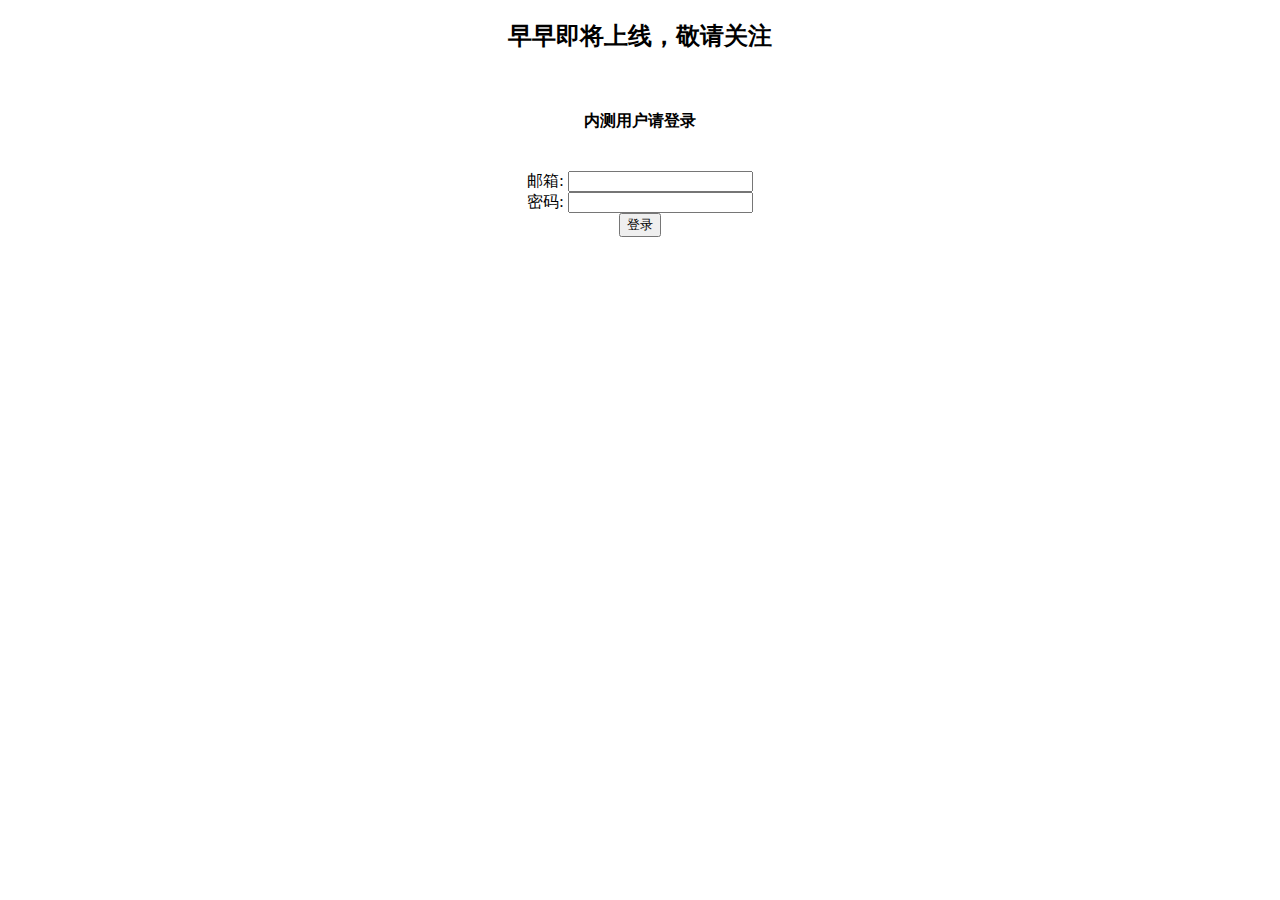
==== index.html @ 57661f9a "test comments" ====
<!DOCTYPE html PUBLIC "-//W3C//DTD XHTML 1.0 Strict//EN" "http://www.w3.org/TR/xhtml1/DTD/xhtml1-strict.dtd">
<meta name="viewport" content="width=device-width, initial-scale=1">
<html xmlns="http://www.w3.org/1999/xhtml">
<head>
<title>欢迎来到早早！</title>
<meta charset="utf-8">
<meta http-equiv="X-UA-Compatible" content="IE=edge">
<meta name="viewport" content="width=device-width, initial-scale=1">
    <!-- The above 3 meta tags *must* come first in the head; any other head content must come *after* these tags -->
    <!-- Bootstrap -->
    <link href="css/bootstrap.min.css" rel="stylesheet">
    <link href="css/bootstrap.css" rel="stylesheet">
    <link rel="stylesheet" href="css/stylesheet.css" type="text/css" charset="utf-8" /> 


    <style>
		body {
    	background-image: url("images/2.jpg");
    	background-repeat: no-repeat;
    	background-size: cover;
		}
		
	</style>

    <!-- HTML5 shim and Respond.js for IE8 support of HTML5 elements and media queries -->
    <!-- WARNING: Respond.js doesn't work if you view the page via file:// -->
    <!--[if lt IE 9]>
      <script src="https://oss.maxcdn.com/html5shiv/3.7.2/html5shiv.min.js"></script>
      <script src="https://oss.maxcdn.com/respond/1.4.2/respond.min.js"></script>
    <![endif]-->

<!--[if IE 6]><link href="default_ie6.css" rel="stylesheet" type="text/css" /><![endif]-->

</head>


<body>
	<div class="container-fluid">
		<div class="row">
			<div class="col-md-6 col-md-offset-3" id="toprow">
				<h2 align="center">早早即将上线，敬请关注</h2>
				<br>
				<h4 align="center">内测用户请登录</h4>
			</div>
		</div>
		<br>
		<div class="row">
			<div class="col-md-6 col-md-offset-3" id="bottomrow">
				<form action="demo_form.asp" align="center">
					邮箱: <input type="text" name="email" value="" id="emailbox"><br>
					密码: <input type="text" name="password" value="" id="passwordbox"><br>
					<input a="#" class="btn" type="submit" value="登录">
				</form>
			</div>
		</div>
	</div>


<!-- jQuery (necessary for Bootstrap's JavaScript plugins) -->
    <script src="https://ajax.googleapis.com/ajax/libs/jquery/1.11.3/jquery.min.js"></script>
    <!-- Include all compiled plugins (below), or include individual files as needed -->
    <script src="js/bootstrap.min.js"></script>


</body>
</html>
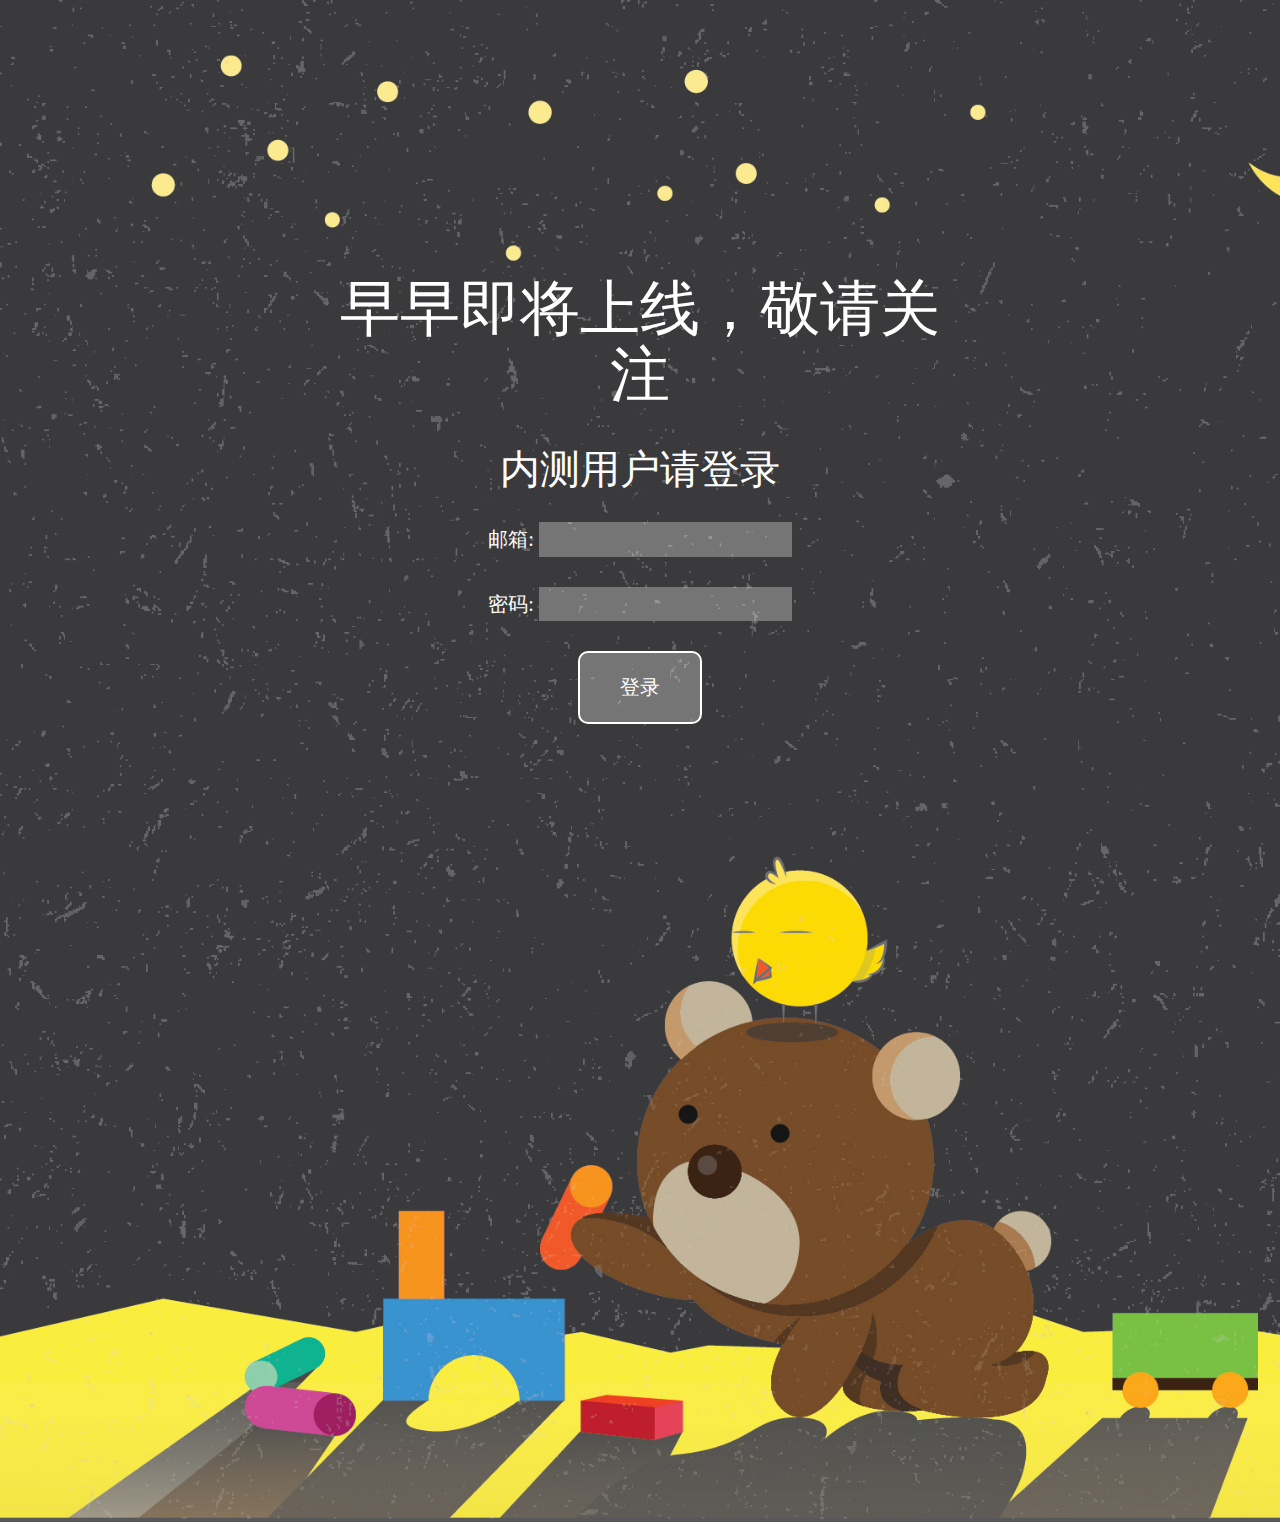
==== commit f9e2eea1: "test" ====
--- a/index.html
+++ b/index.html
@@ -63,4 +63,5 @@
 
 
 </body>
-</html>+</html>
+
--- a/css/stylesheet.css
+++ b/css/stylesheet.css
@@ -0,0 +1,13 @@
+/* Generated by Font Squirrel (http://www.fontsquirrel.com) on November 19, 2015 */
+body {
+	font-family:'mflangqian_noncommercial-regular';
+}
+
+@font-face {
+	font-family: 'mflangqian_noncommercial-regular';
+	src: url('css/mflangqian_noncommercial-regular-webfont.eot'); /* IE9 Compat Modes */
+	src: url('css/mflangqian_noncommercial-regular-webfont.eot?#iefix') format('embedded-opentype'), /* IE6-IE8 */
+	     url('css/mflangqian_noncommercial-regular-webfont.woff') format('woff'), /* Modern Browsers */
+	     url('css/mflangqian_noncommercial-regular-webfont.ttf')  format('truetype'), /* Safari, Android, iOS */
+	     url('css/mflangqian_noncommercial-regular-webfont.svg#svgFontName') format('svg'); /* Legacy iOS */
+	}